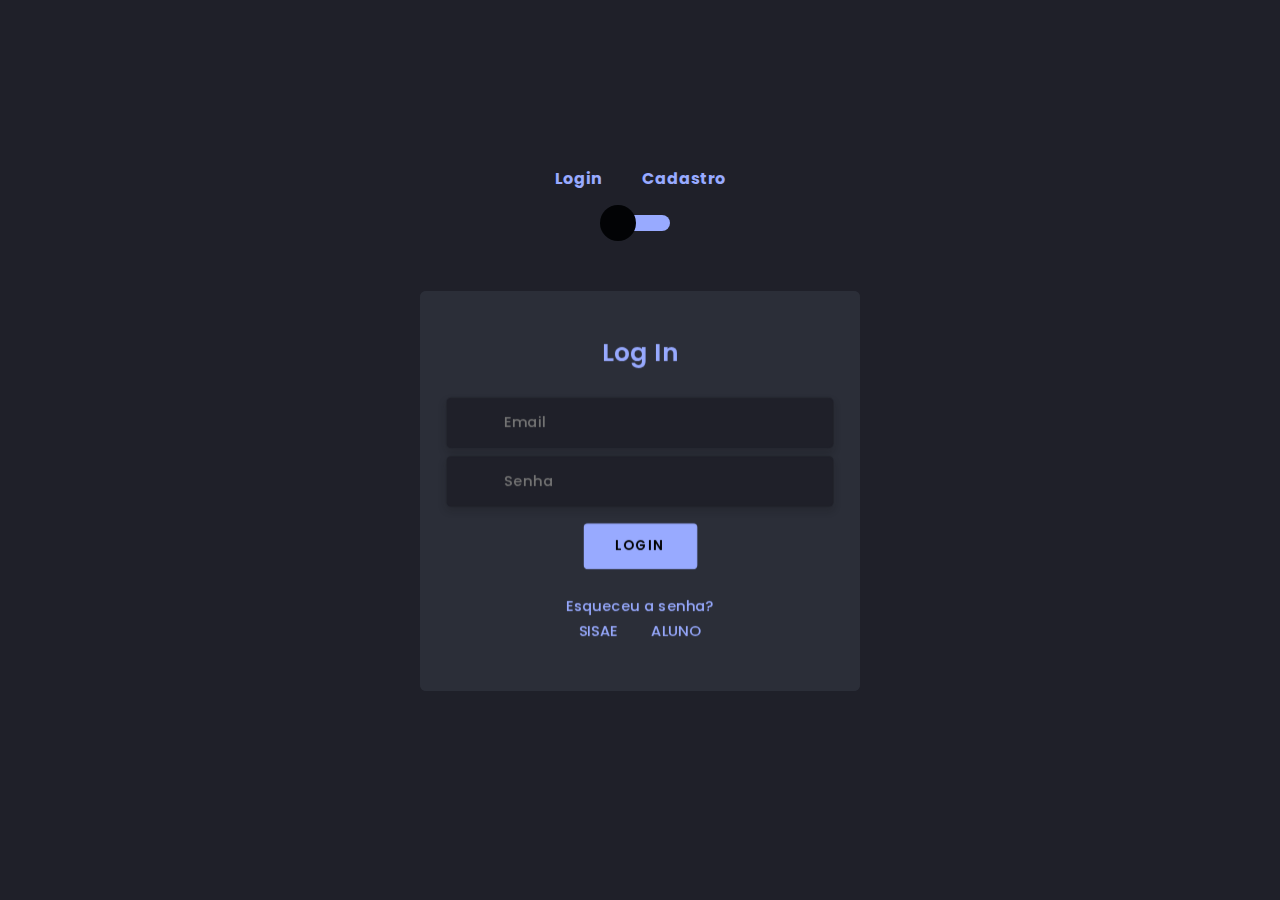
==== login definitivo Sisae/index.html @ 38387c45 "first commit" ====
<!doctype html>
<html lang="en">
<head>
  <title>Webleb</title>
  <meta charset="utf-8">
  <meta name="viewport" content="width=device-width, initial-scale=1, shrink-to-fit=no">
  <link rel="stylesheet" href="https://unicons.iconscout.com/release/v2.1.9/css/unicons.css">
  <link rel="stylesheet" href="https://cdnjs.cloudflare.com/ajax/libs/twitter-bootstrap/4.5.0/css/bootstrap.min.css">
<link rel="stylesheet" href="styles.css">
</head>
<body>
	<div class="section">
		<div class="container">
			<div class="row full-height justify-content-center">
				<div class="col-12 text-center align-self-center py-5">
					<div class="section pb-5 pt-5 pt-sm-2 text-center">
						<h6 class="mb-0 pb-3"><span>Login</span><span>Cadastro</span></h6>
			          	<input class="checkbox" type="checkbox" id="reg-log" name="reg-log"/>
			          	<label for="reg-log"></label>
						<div class="card-3d-wrap mx-auto">
							<div class="card-3d-wrapper">
								<div class="card-front">
									<div class="center-wrap">
										<div class="section text-center">
											<h4 class="mb-4 pb-1">Log In</h4>
											<div class="form-group">
												<input type="email" class="form-style" placeholder="Email">
												<i class="input-icon uil uil-at"></i>
											</div>	
											<div class="form-group mt-2">
												<input type="password" class="form-style" placeholder="Senha">
												<i class="input-icon uil uil-lock-alt"></i>
											</div>
											<a href="https://www.web-leb.com/code" class="btn mt-3">Login</a>
                     		 <p class="mb-0 mt-4 text-center"><a href="https://www.web-leb.com/code" class="link">Esqueceu a senha?</a></p>
					 		 <div id="trasuser"><p class="mb-0"><a href="" class="link p-3">SISAE</a><a href="" class="link p-3">ALUNO</a></p></div> <!-- OS BOTOES TRANSITAM DEPENDENDO DA TELA DE LOGIN E SE ESTIVER EM SUA TELA DE LOGIN RESPECTIVA O FUNDO ESTA EM UMA COR MAIS ESCURA E O TESTO COM UM EFEITO DE BRILHO E -->
				      					</div>
			      					</div>
			      				</div>
								<div class="card-back">
									<div class="center-wrap">
										<div class="section text-center">
											<h4 class="mb-3 pb-3">Cadastro</h4>
											<div class="form-group">
												<input type="text" class="form-style" placeholder="Nome Completo">
												<i class="input-icon uil uil-user"></i>
											</div>	
											<div class="form-group mt-2">
												<input type="text" class="form-style" placeholder="Matricula">
												<i class="input-icon uil  uil-file-alt"></i>
											</div>	
                      <div class="form-group mt-2">
												<input type="email" class="form-style" placeholder="Email">
												<i class="input-icon uil uil-at"></i>
											</div>
											<div class="form-group mt-2">
												<input type="password" class="form-style" placeholder="Senha">
												<i class="input-icon uil uil-lock-alt"></i>
											</div>
											<a href="index.html" class="btn mt-4">Registre-se</a>
				      					</div>
			      					</div>
			      				</div>
			      			</div>
			      		</div>
			      	</div>
		      	</div>
	      	</div>
	    </div>
	</div>
</body>
</html>
---- login definitivo Sisae/styles.css ----
@import url('https://fonts.googleapis.com/css?family=Poppins:400,500,600,700,800,900');
body{
	font-family: 'Poppins', sans-serif;
	font-weight: 300;
	line-height: 1.7;
	color: #98aaff ; 
	background-color: #1f2029;
}
a:hover {
	text-decoration: none;
}
.link {
  color: #98aaff ;
}
.link:hover {
  color: #c4c3ca;
}
p {
  font-weight: 500;
  font-size: 14px;
}
p#transuser.a{
  background-color: #020305;
}
h4 {
  font-weight: 600;
}
h6 span{
  padding: 0 20px;
  font-weight: 700;
}
.section{
  position: relative;
  width: 100%;
  display: block;
}
.full-height{
  min-height: 100vh;
}
[type="checkbox"]:checked,
[type="checkbox"]:not(:checked){
display: none;
}
.checkbox:checked + label,
.checkbox:not(:checked) + label{
  position: relative;
  display: block;
  text-align: center;
  width: 60px;
  height: 16px;
  border-radius: 8px;
  padding: 0;
  margin: 10px auto;
  cursor: pointer;
  background-color: #98aaff ;
}
.checkbox:checked + label:before,
.checkbox:not(:checked) + label:before{
  position: absolute;
  display: block;
  width: 36px;
  height: 36px;
  border-radius: 50%;
  color: #98aaff ;
  background-color: #020305;
  font-family: 'unicons';
  content: '\eb4f';
  z-index: 20;
  top: -10px;
  left: -10px;
  line-height: 36px;
  text-align: center;
  font-size: 24px;
  transition: all 0.5s ease;
}
.checkbox:checked + label:before {
  transform: translateX(44px) rotate(-270deg);
}
.card-3d-wrap {
  position: relative;
  width: 440px;
  max-width: 100%;
  height: 400px;
  -webkit-transform-style: preserve-3d;
  transform-style: preserve-3d;
  perspective: 800px;
  margin-top: 60px;
}
.card-3d-wrapper {
  width: 100%;
  height: 100%;
  position:absolute;
  -webkit-transform-style: preserve-3d;
  transform-style: preserve-3d;
  transition: all 600ms ease-out; 
}
.card-front, .card-back {
  width: 100%;
  height: 100%;
  background-color: #2b2e38;
  background-image: url('pattern_japanese-pattern-2_1_2_0-0_0_1__ffffff00_000000.png');
  position: absolute;
  border-radius: 6px;
  -webkit-transform-style: preserve-3d;
}
.card-back {
  transform: rotateY(180deg);
}
.checkbox:checked ~ .card-3d-wrap .card-3d-wrapper {
  transform: rotateY(180deg);
}
.center-wrap{
  position: absolute;
  width: 100%;
  padding: 0 35px;
  top: 50%;
  left: 0;
  transform: translate3d(0, -50%, 35px) perspective(100px);
  z-index: 20;
  display: block;
}
.form-group{ 
  position: relative;
  display: block;
    margin: 0;
    padding: 0;
}
.form-style {
  padding: 13px 20px;
  padding-left: 55px;
  height: 48px;
  width: 100%;
  font-weight: 500;
  border-radius: 4px;
  font-size: 14px;
  line-height: 22px;
  letter-spacing: 0.5px;
  outline: none;
  color: #c4c3ca;
  background-color: #1f2029;
  border: none;
  -webkit-transition: all 200ms linear;
  transition: all 200ms linear;
  box-shadow: 0 4px 8px 0 rgba(21,21,21,.2);
}
.form-style:focus,
.form-style:active {
  border: none;
  outline: none;
  box-shadow: 0 4px 8px 0 rgba(21,21,21,.2);
}
.input-icon {
  position: absolute;
  top: 0;
  left: 18px;
  height: 48px;
  font-size: 24px;
  line-height: 48px;
  text-align: left;
  -webkit-transition: all 200ms linear;
   transition: all 200ms linear;
}
.btn{  
  border-radius: 4px;
  height: 44px;
  font-size: 13px;
  font-weight: 600;
  text-transform: uppercase;
  -webkit-transition : all 200ms linear;
  transition: all 200ms linear;
  padding: 0 30px;
  letter-spacing: 1px;
  display: -webkit-inline-flex;
  display: -ms-inline-flexbox;
  display: inline-flex;
  align-items: center;
  background-color: #98aaff ;
  color: #000000;
}
.btn:hover{  
  background-color: #000000;
  color: #98aaff ;
  box-shadow: 0 8px 24px 0 rgba(16,39,112,.2);
}
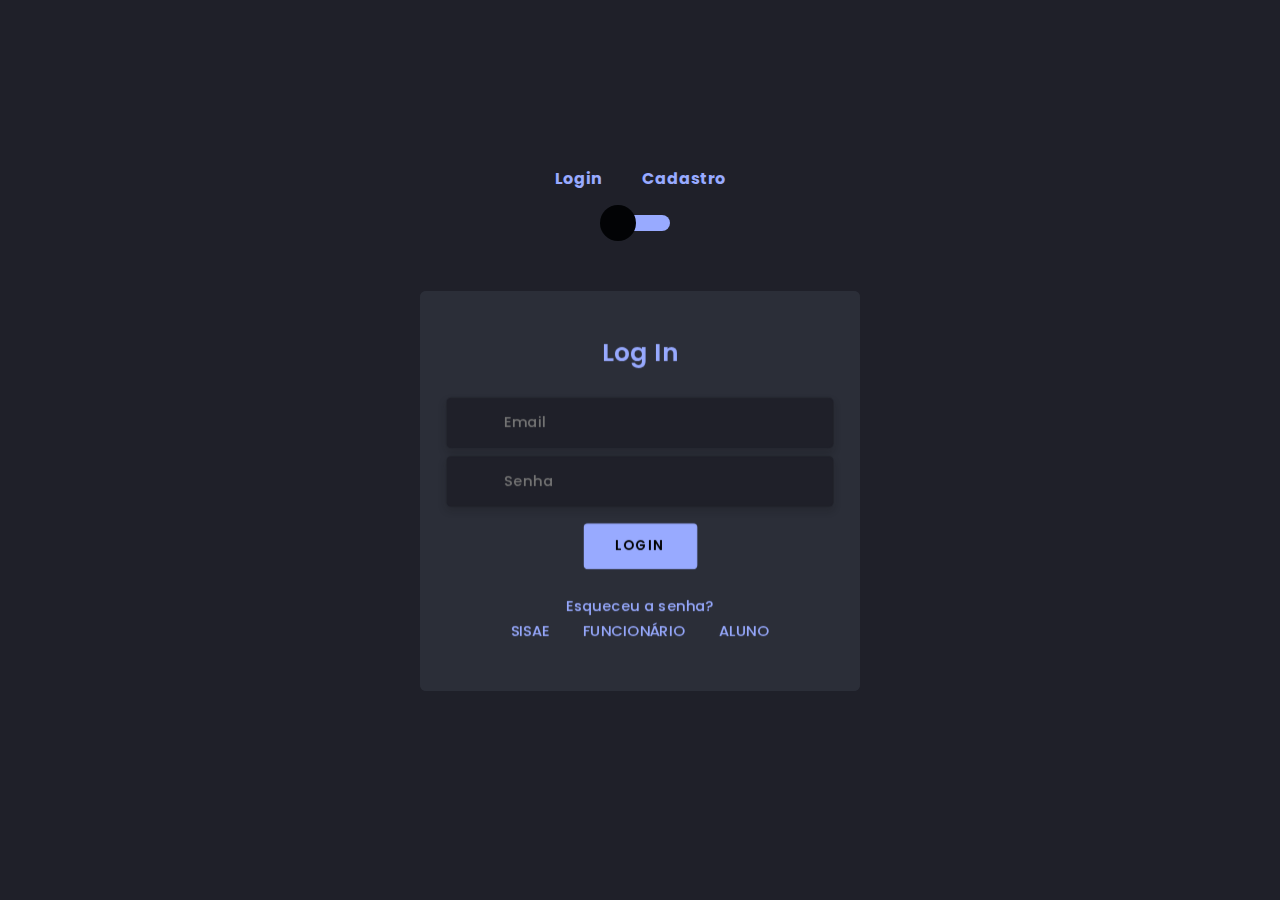
==== commit 3ebd4573: "Update index.html" ====
--- a/login definitivo Sisae/index.html
+++ b/login definitivo Sisae/index.html
@@ -2,6 +2,7 @@
 <html lang="en">
 <head>
   <title>Webleb</title>
+  <link rel="icon"  type="image/ico"  href="img/user120.png" /> <!--icon titulo-->
   <meta charset="utf-8">
   <meta name="viewport" content="width=device-width, initial-scale=1, shrink-to-fit=no">
   <link rel="stylesheet" href="https://unicons.iconscout.com/release/v2.1.9/css/unicons.css">
@@ -31,9 +32,9 @@
 												<input type="password" class="form-style" placeholder="Senha">
 												<i class="input-icon uil uil-lock-alt"></i>
 											</div>
-											<a href="https://www.web-leb.com/code" class="btn mt-3">Login</a>
+											<a href="/Tela Inicio/index.html" class="btn mt-3">Login</a>
                      		 <p class="mb-0 mt-4 text-center"><a href="https://www.web-leb.com/code" class="link">Esqueceu a senha?</a></p>
-					 		 <div id="trasuser"><p class="mb-0"><a href="" class="link p-3">SISAE</a><a href="" class="link p-3">ALUNO</a></p></div> <!-- OS BOTOES TRANSITAM DEPENDENDO DA TELA DE LOGIN E SE ESTIVER EM SUA TELA DE LOGIN RESPECTIVA O FUNDO ESTA EM UMA COR MAIS ESCURA E O TESTO COM UM EFEITO DE BRILHO E -->
+					 		 <div id="trasuser"><p class="mb-0"><a href="" class="link p-3">SISAE</a><a href="" class="link p-3">FUNCIONÁRIO</a><a href="" class="link p-3">ALUNO</a></p></div> <!-- OS BOTOES TRANSITAM DEPENDENDO DA TELA DE LOGIN E SE ESTIVER EM SUA TELA DE LOGIN RESPECTIVA O FUNDO ESTA EM UMA COR MAIS ESCURA E O TESTO COM UM EFEITO DE BRILHO E -->
 				      					</div>
 			      					</div>
 			      				</div>
